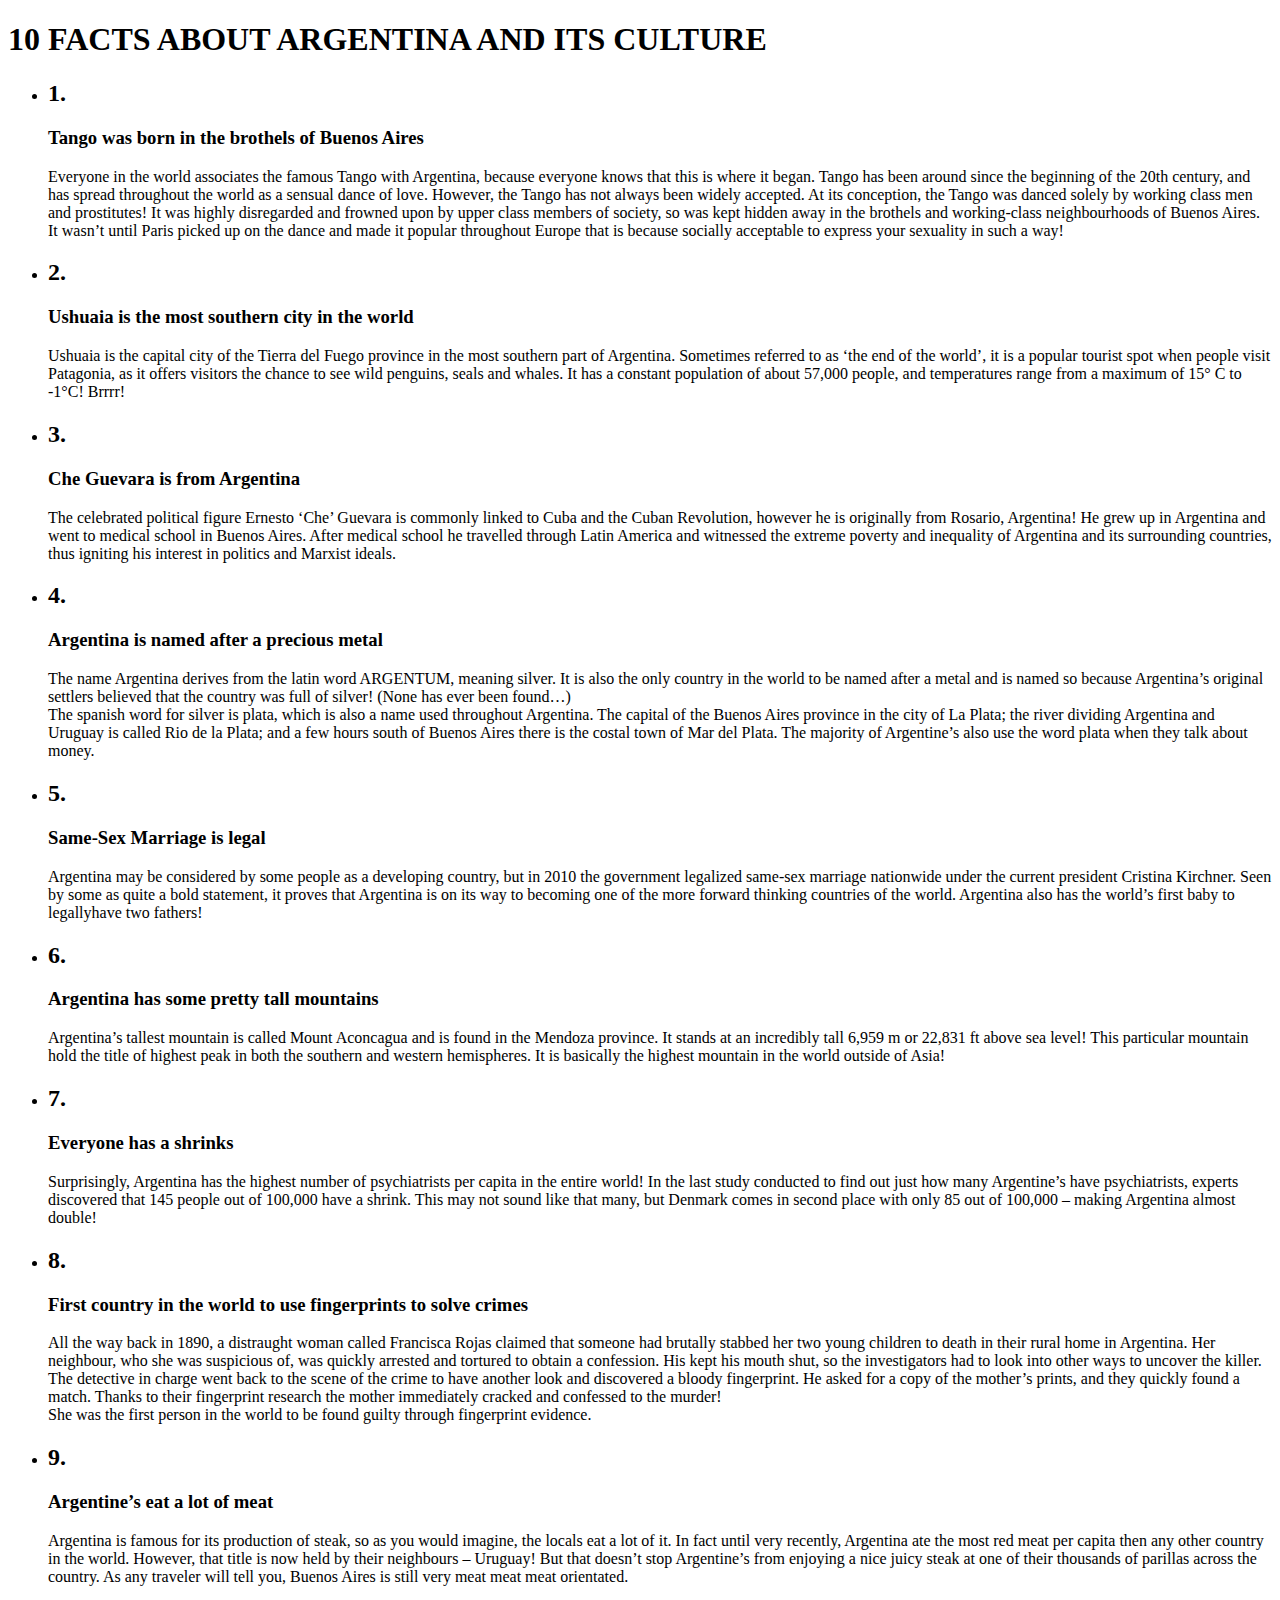
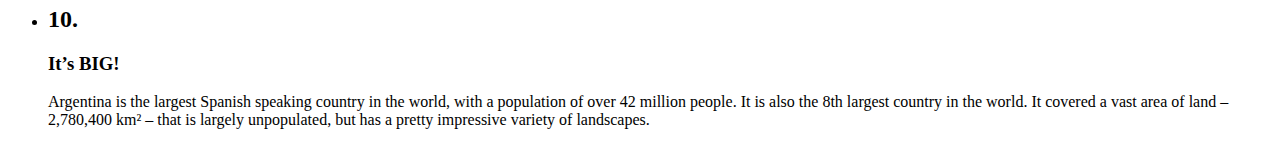
==== a1/index.html @ 11aa9eb3 "a1-1" ====
<!DOCTYPE html>
<html lang="en">
  <head>
<!-- Notes for me look like this -->
    <meta charset="UTF-8">
    <meta name="viewport" content="width=device-width, initial-scale=1.0">
    <meta http-equiv="X-UA-Compatible" content="ie=edge">
    <meta name="author" content="Miranda Galas">
    <meta name="description" content="Template for HTML web pages">
    <meta name="keywords" content="add key words here">
    <title>HTML 5 Template</title>
    <link rel="stylesheet" href="style.css">
  </head>
  <body>
	<script src="index.js"></script>
    <h1>10 FACTS ABOUT ARGENTINA AND ITS CULTURE</h1>
    <ul>
      <li><h2>1.</h2> <h3>Tango was born in the brothels of Buenos Aires</h3>
        <p>Everyone in the world associates the famous Tango with Argentina, because everyone knows that this is where it began. Tango has been around since the beginning of the 20th century, and has spread throughout the world as a sensual dance of love. However, the Tango has not always been widely accepted. At its conception, the Tango was danced solely by working class men and prostitutes! It was highly disregarded and frowned upon by upper class members of society, so was kept hidden away in the brothels and working-class neighbourhoods of Buenos Aires.<br>
        It wasn’t until Paris picked up on the dance and made it popular throughout Europe that is because socially acceptable to express your sexuality in such a way!</p></li>
      <li><h2>2.</h2> <h3>Ushuaia is the most southern city in the world</h3>
        <p>Ushuaia is the capital city of the Tierra del Fuego province in the most southern part of Argentina. Sometimes referred to as ‘the end of the world’, it is a popular tourist spot when people visit Patagonia, as it offers visitors the chance to see wild penguins, seals and whales. It has a constant population of about 57,000 people, and temperatures range from a maximum of 15° C to -1°C! Brrrr!</p></li>
      <li><h2>3.</h2> <h3>Che Guevara is from Argentina</h3>
        <p>The celebrated political figure Ernesto ‘Che’ Guevara is commonly linked to Cuba and the Cuban Revolution, however he is originally from Rosario, Argentina! He grew up in Argentina and went to medical school in Buenos Aires. After medical school he travelled through Latin America and witnessed the extreme poverty and inequality of Argentina and its surrounding countries, thus igniting his interest in politics and Marxist ideals.</p></li>
      <li><h2>4.</h2> <h3>Argentina is named after a precious metal</h3>
        <p>The name Argentina derives from the latin word ARGENTUM, meaning silver. It is also the only country in the world to be named after a metal and is named so because Argentina’s original settlers believed that the country was full of silver! (None has ever been found…)<br>
        The spanish word for silver is plata, which is also a name used throughout Argentina. The capital of the Buenos Aires province in the city of La Plata; the river dividing Argentina and Uruguay is called Rio de la Plata; and a few hours south of Buenos Aires there is the costal town of Mar del Plata. The majority of Argentine’s also use the word plata when they talk about money.</p></li>
      <li><h2>5.</h2> <h3>Same-Sex Marriage is legal</h3>
        <p>Argentina may be considered by some people as a developing country, but in 2010 the government legalized same-sex marriage nationwide under the current president Cristina Kirchner. Seen by some as quite a bold statement, it proves that Argentina is on its way to becoming one of the more forward thinking countries of the world. Argentina also has the world’s first baby to legallyhave two fathers!</p></li>
      <li><h2>6.</h2> <h3>Argentina has some pretty tall mountains</h3>
        <p>Argentina’s tallest mountain is called Mount Aconcagua and is found in the Mendoza province. It stands at an incredibly tall 6,959 m or 22,831 ft above sea level! This particular mountain hold the title of highest peak in both the southern and western hemispheres.  It is basically the highest mountain in the world outside of Asia!</p></li>
      <li><h2>7.</h2> <h3>Everyone has a shrinks</h3>
        <p>Surprisingly, Argentina has the highest number of psychiatrists per capita in the entire world! In the last study conducted to find out just how many Argentine’s have psychiatrists, experts discovered that 145 people out of 100,000 have a shrink. This may not sound like that many, but Denmark comes in second place with only 85 out of 100,000 – making Argentina almost double!</p></li>
      <li><h2>8.</h2><h3>First country in the world to use fingerprints to solve crimes</h3>
        <p>All the way back in 1890, a distraught woman called Francisca Rojas claimed that someone had brutally stabbed her two young children to death in their rural home in Argentina. Her neighbour, who she was suspicious of, was quickly arrested and tortured to obtain a confession. His kept his mouth shut, so the investigators had to look into other ways to uncover the killer. The detective in charge went back to the scene of the crime to have another look and discovered a bloody fingerprint. He asked for a copy of the mother’s prints, and they quickly found a match. Thanks to their fingerprint research the mother immediately cracked and confessed to the murder! <br>
        She was the first person in the world to be found guilty through fingerprint evidence.</p></li>
      <li><h2>9.</h2> <h3>Argentine’s eat a lot of meat</h3>
        <p>Argentina is famous for its production of steak, so as you would imagine, the locals eat a lot of it. In fact until very recently, Argentina ate the most red meat per capita then any other country in the world. However, that title is now held by their neighbours – Uruguay! But that doesn’t stop Argentine’s from enjoying a nice juicy steak at one of their thousands of parillas across the country. As any traveler will tell you, Buenos Aires is still very meat meat meat orientated.</p></li>
      <li><h2>10.</h2> <h3>It’s BIG!</h3>
        <p>Argentina is the largest Spanish speaking country in the world, with a population of over 42 million people. It is also the 8th largest country in the world. It covered a vast area of land – 2,780,400 km² – that is largely unpopulated, but has a pretty impressive variety of landscapes.</p></li>
  </body>
</html>
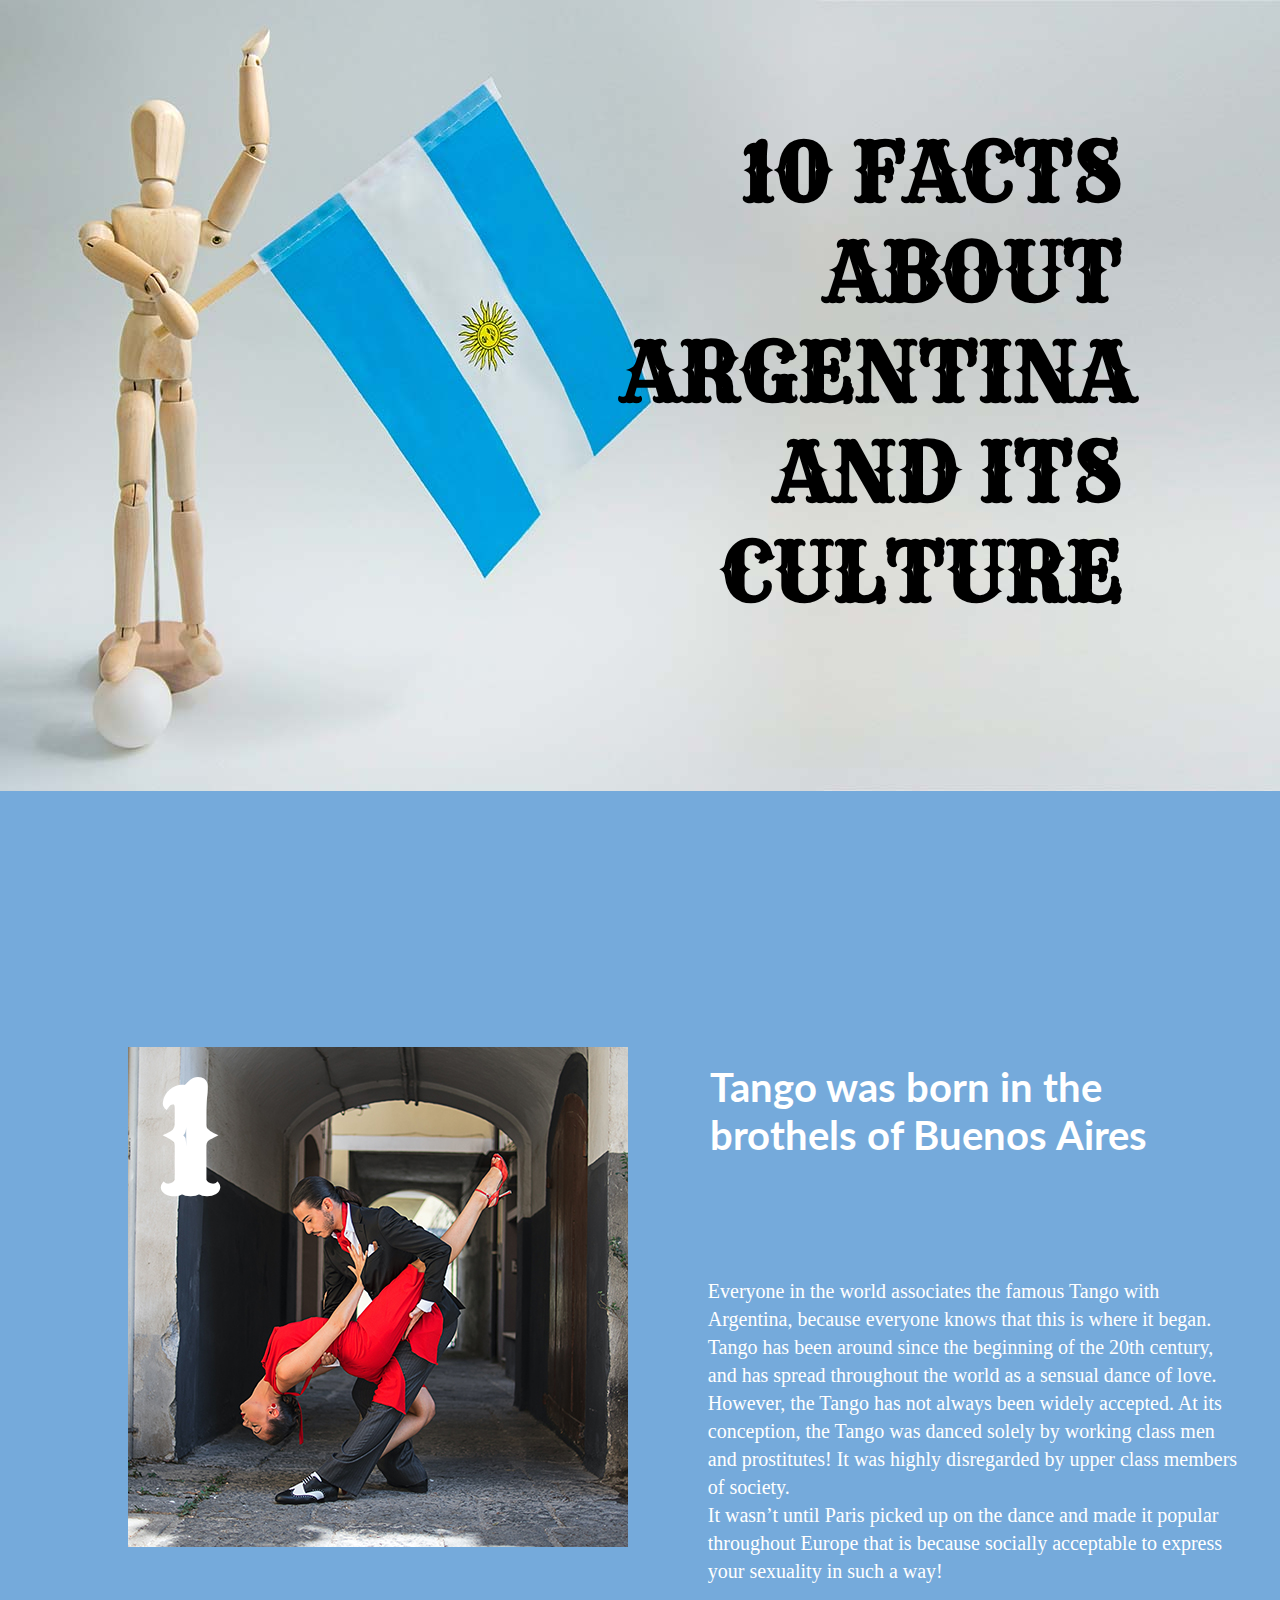
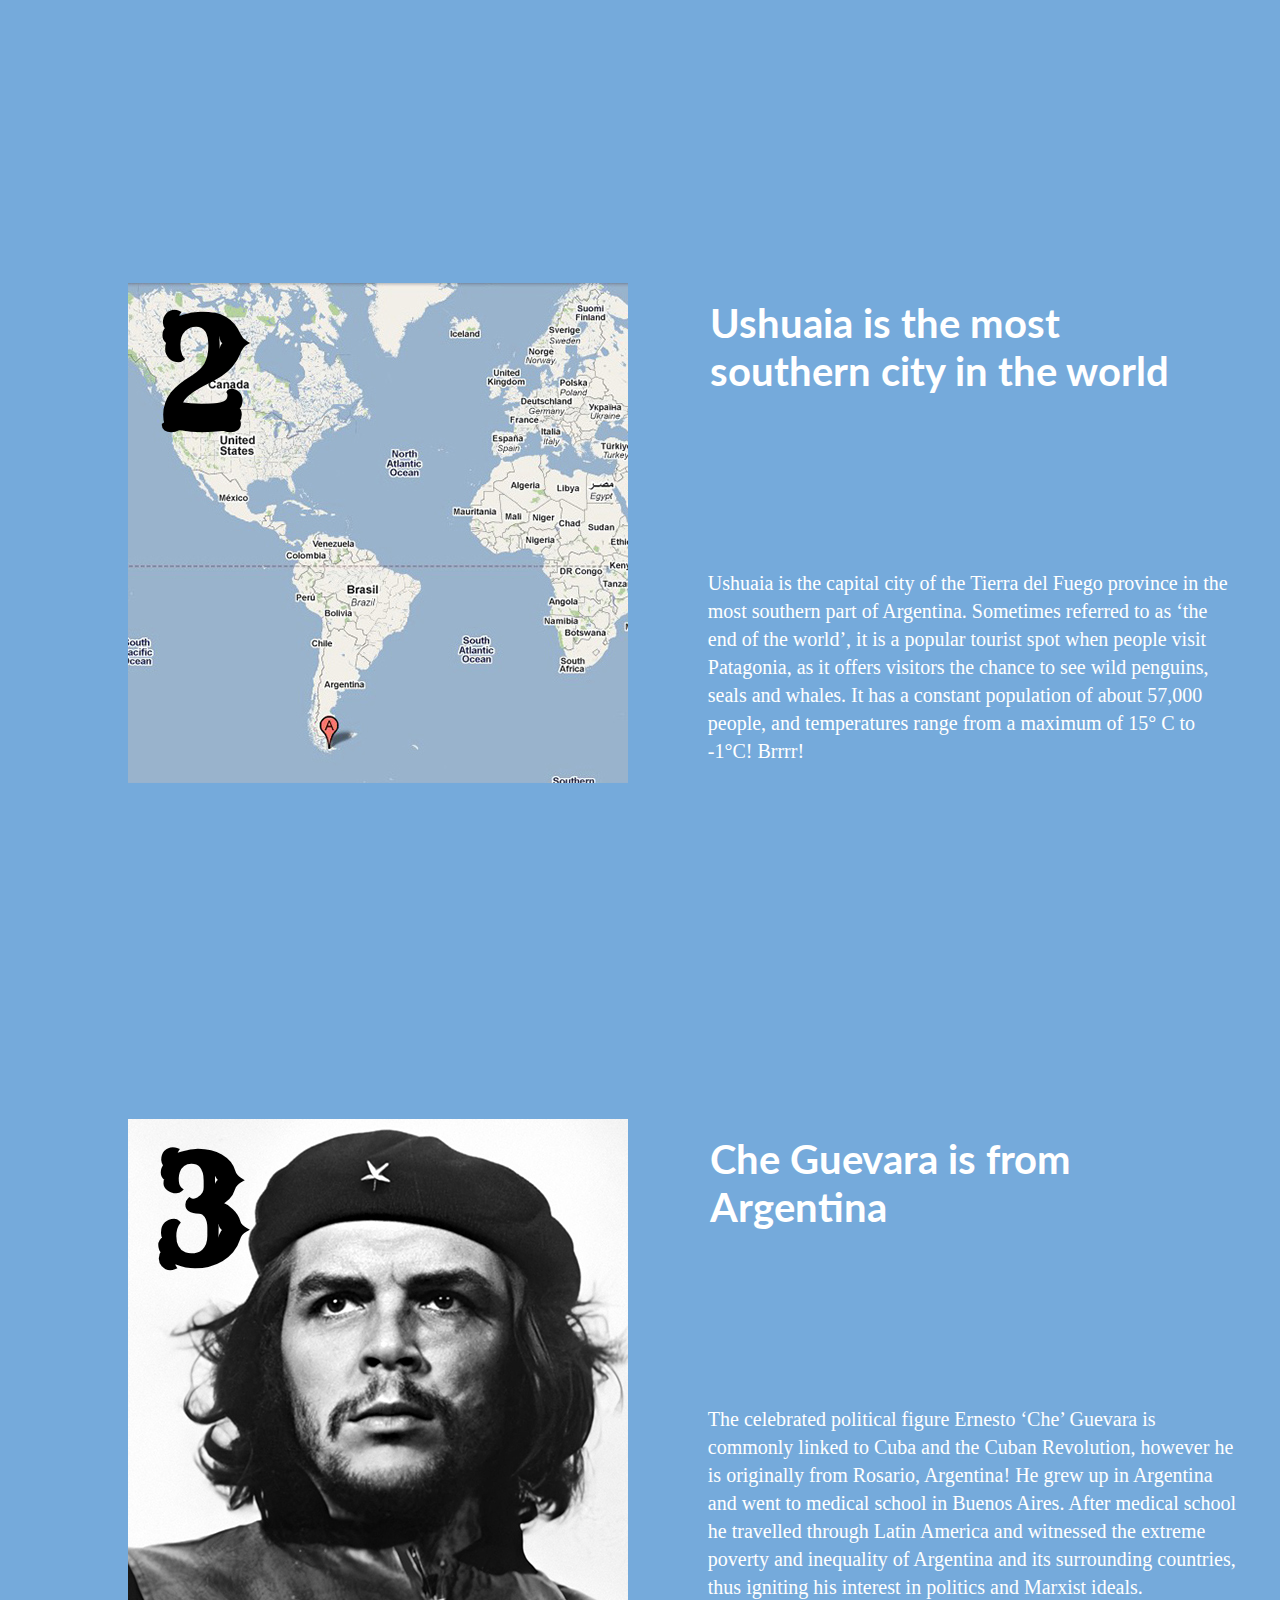
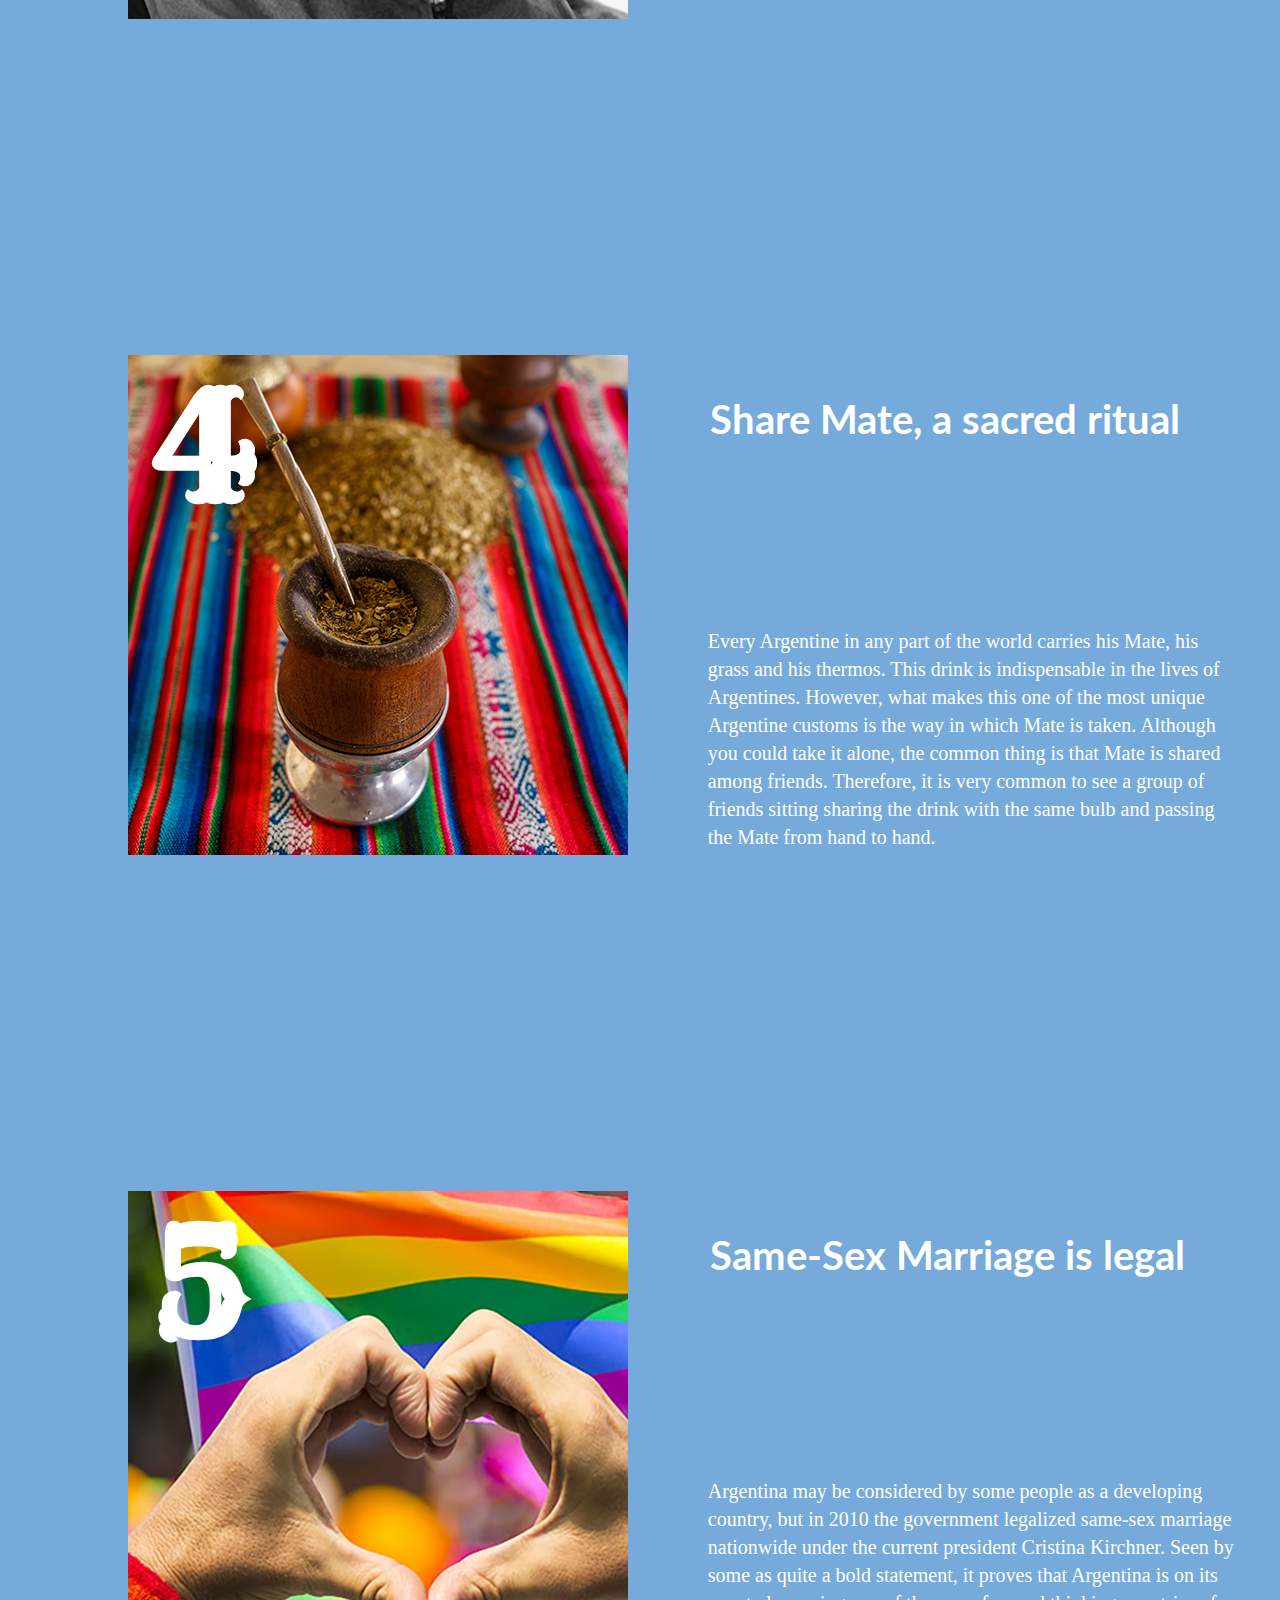
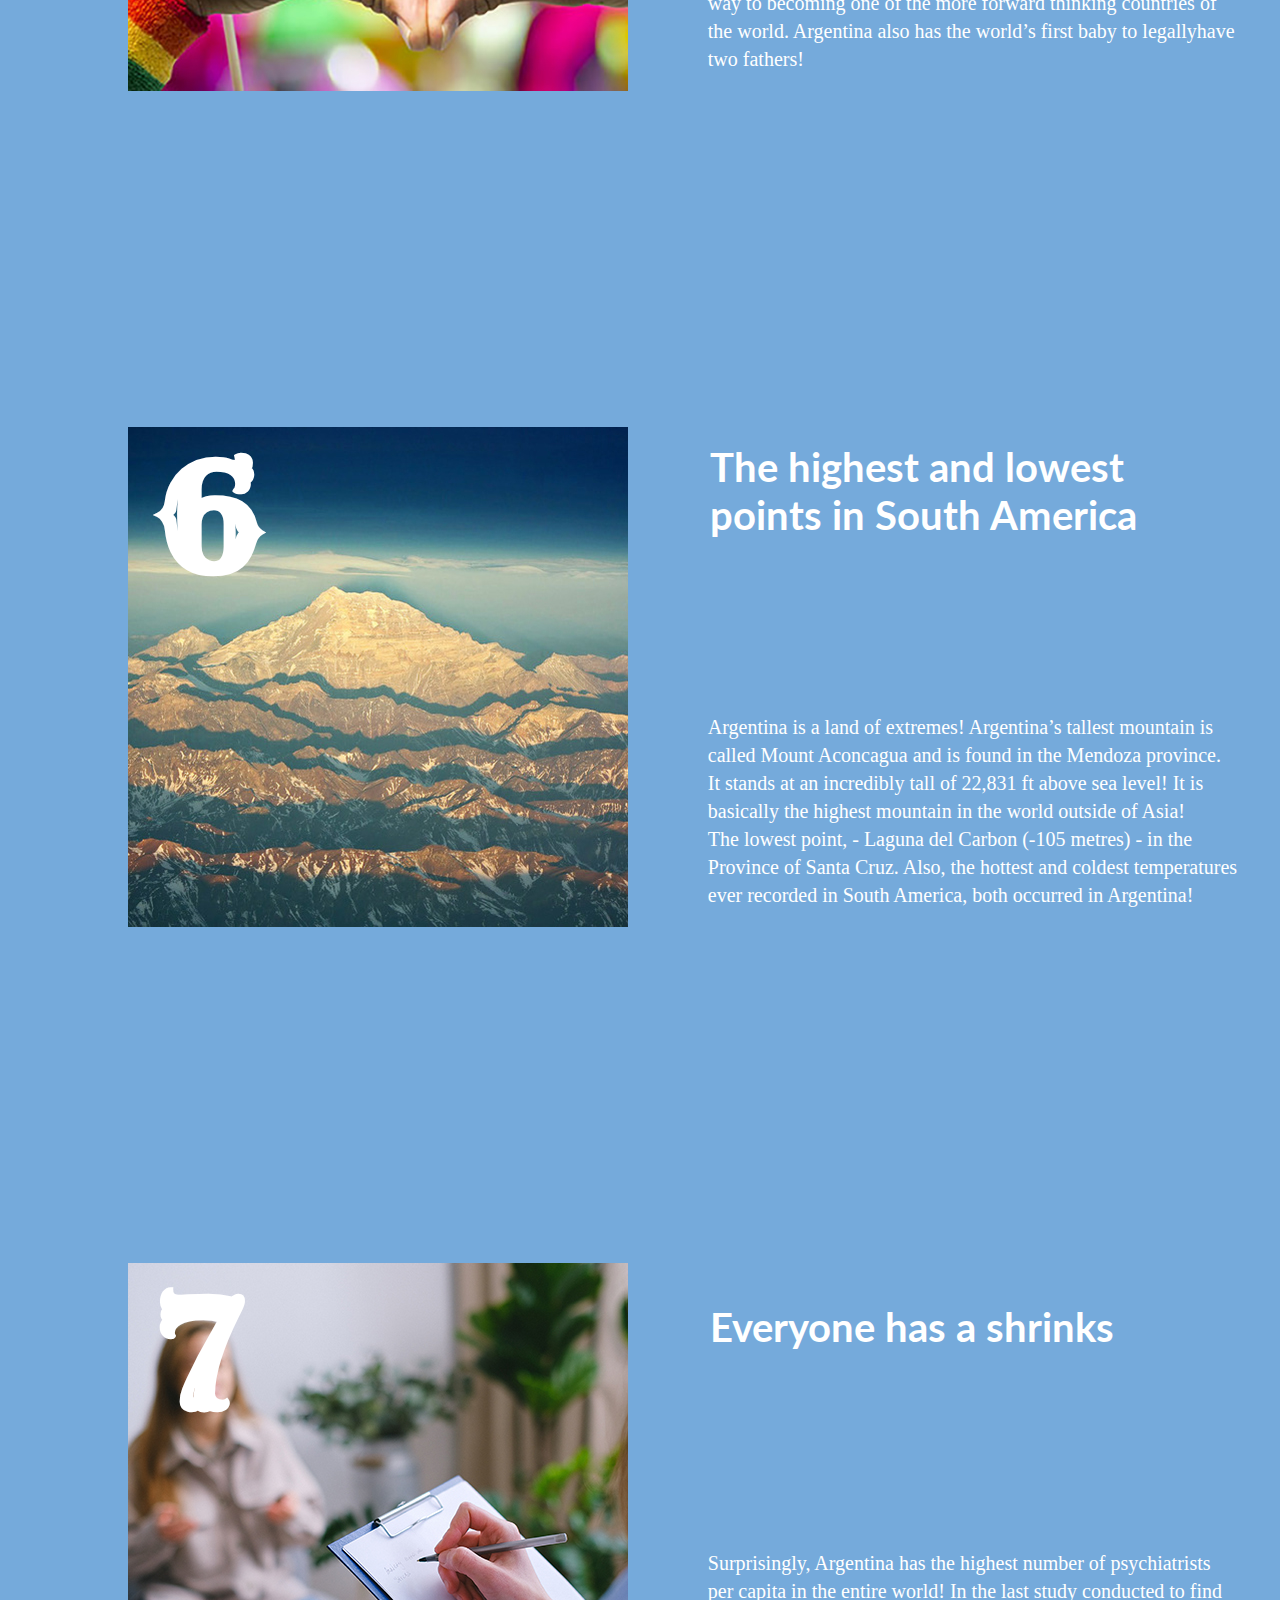
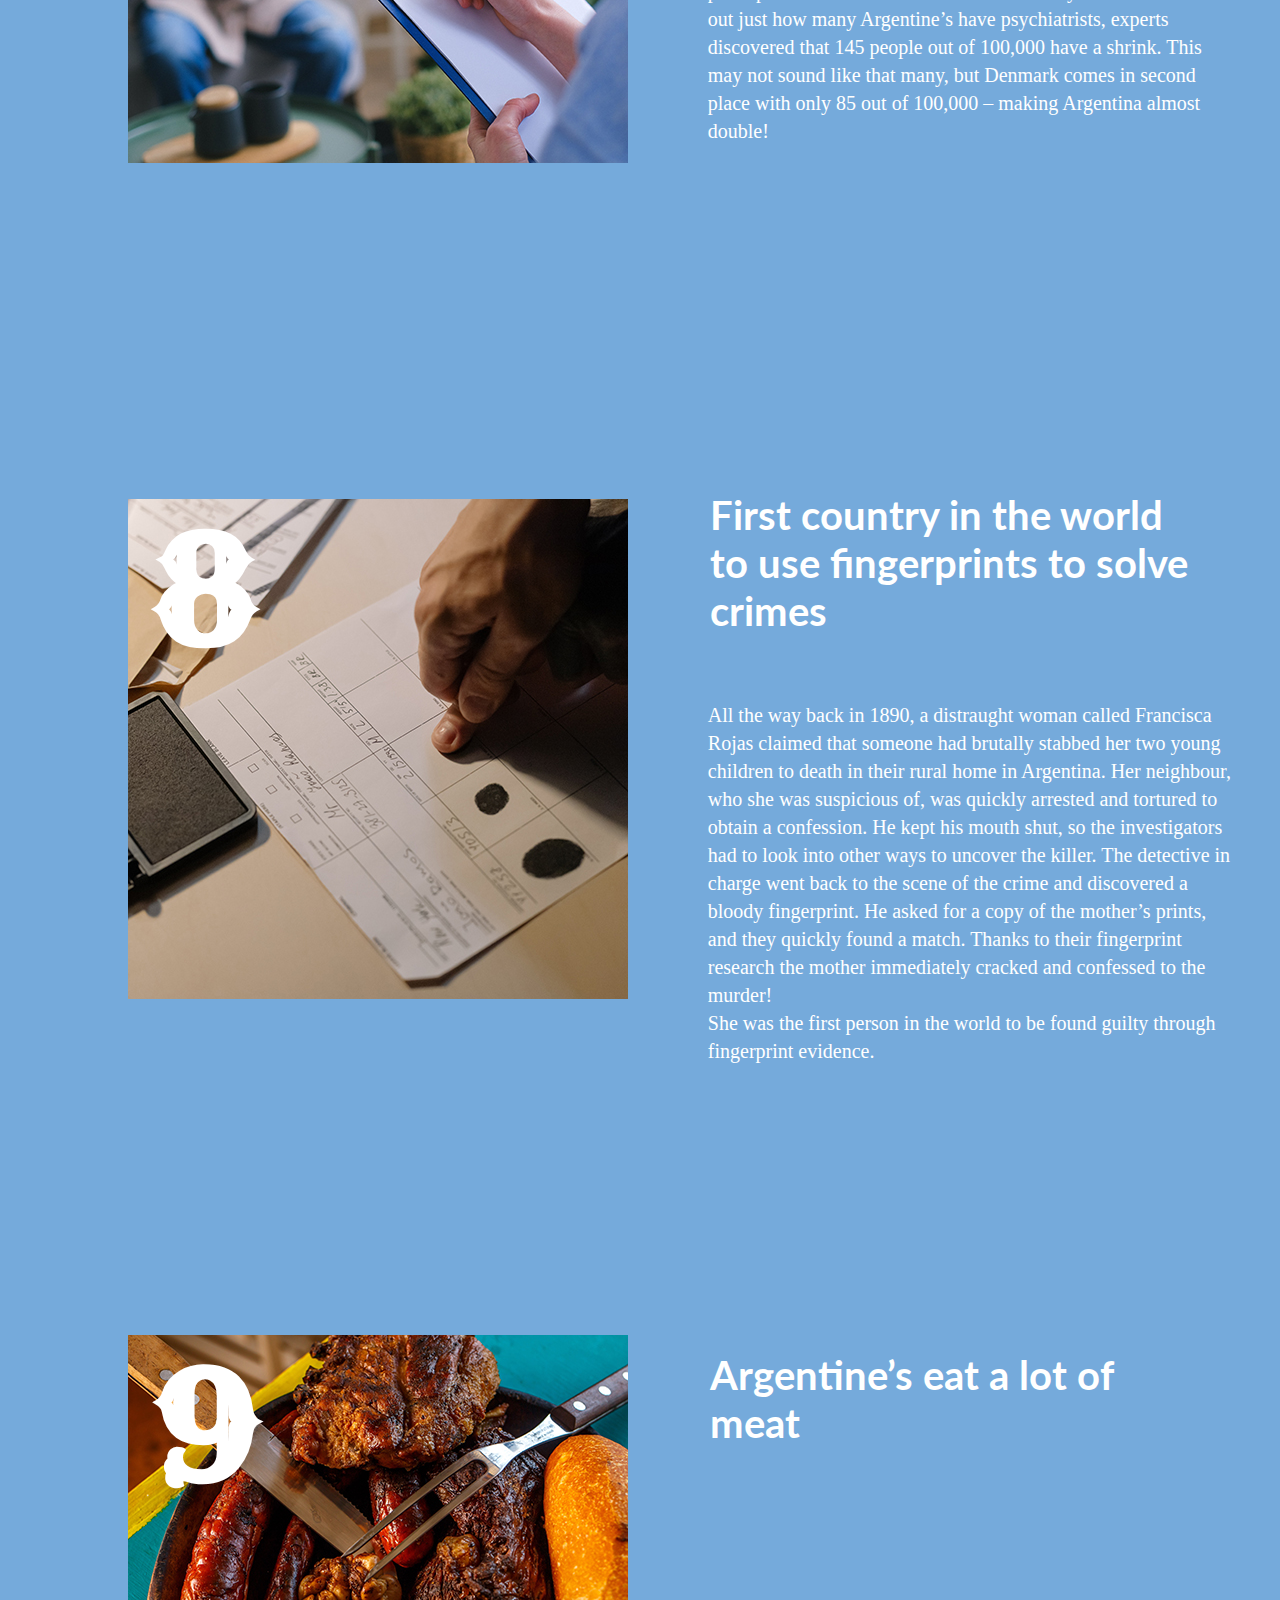
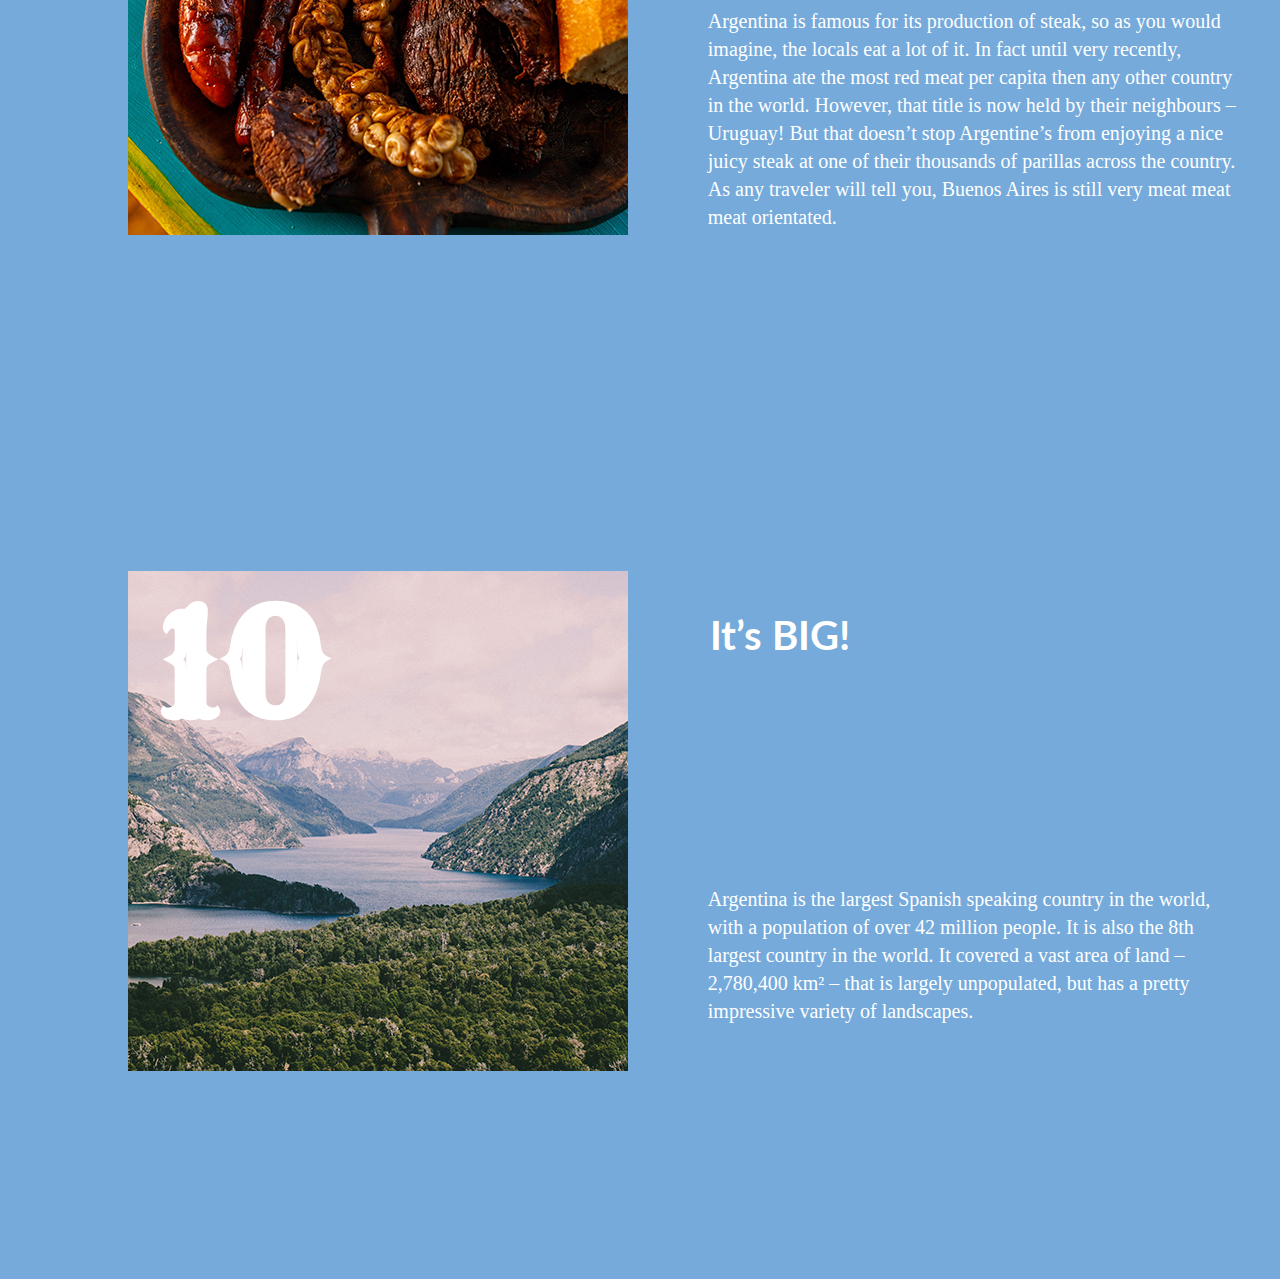
==== commit 664f4e89: "A1" ====
--- a/a1/index.html
+++ b/a1/index.html
@@ -8,35 +8,75 @@
     <meta name="author" content="Miranda Galas">
     <meta name="description" content="Template for HTML web pages">
     <meta name="keywords" content="add key words here">
-    <title>HTML 5 Template</title>
+    <title>Argentina's Fun Facts</title>
     <link rel="stylesheet" href="style.css">
+    <link rel="preconnect" href="https://fonts.googleapis.com">
+    <link rel="preconnect" href="https://fonts.gstatic.com" crossorigin>
+    <link href="https://fonts.googleapis.com/css2?family=Rye&display=swap" rel="stylesheet">
+    <link rel="preconnect" href="https://fonts.googleapis.com">
+    <link rel="preconnect" href="https://fonts.gstatic.com" crossorigin>
+    <link href="https://fonts.googleapis.com/css2?family=Lato&family=Rye&display=swap" rel="stylesheet">
   </head>
   <body>
 	<script src="index.js"></script>
-    <h1>10 FACTS ABOUT ARGENTINA AND ITS CULTURE</h1>
-    <ul>
-      <li><h2>1.</h2> <h3>Tango was born in the brothels of Buenos Aires</h3>
-        <p>Everyone in the world associates the famous Tango with Argentina, because everyone knows that this is where it began. Tango has been around since the beginning of the 20th century, and has spread throughout the world as a sensual dance of love. However, the Tango has not always been widely accepted. At its conception, the Tango was danced solely by working class men and prostitutes! It was highly disregarded and frowned upon by upper class members of society, so was kept hidden away in the brothels and working-class neighbourhoods of Buenos Aires.<br>
-        It wasn’t until Paris picked up on the dance and made it popular throughout Europe that is because socially acceptable to express your sexuality in such a way!</p></li>
-      <li><h2>2.</h2> <h3>Ushuaia is the most southern city in the world</h3>
-        <p>Ushuaia is the capital city of the Tierra del Fuego province in the most southern part of Argentina. Sometimes referred to as ‘the end of the world’, it is a popular tourist spot when people visit Patagonia, as it offers visitors the chance to see wild penguins, seals and whales. It has a constant population of about 57,000 people, and temperatures range from a maximum of 15° C to -1°C! Brrrr!</p></li>
-      <li><h2>3.</h2> <h3>Che Guevara is from Argentina</h3>
-        <p>The celebrated political figure Ernesto ‘Che’ Guevara is commonly linked to Cuba and the Cuban Revolution, however he is originally from Rosario, Argentina! He grew up in Argentina and went to medical school in Buenos Aires. After medical school he travelled through Latin America and witnessed the extreme poverty and inequality of Argentina and its surrounding countries, thus igniting his interest in politics and Marxist ideals.</p></li>
-      <li><h2>4.</h2> <h3>Argentina is named after a precious metal</h3>
-        <p>The name Argentina derives from the latin word ARGENTUM, meaning silver. It is also the only country in the world to be named after a metal and is named so because Argentina’s original settlers believed that the country was full of silver! (None has ever been found…)<br>
-        The spanish word for silver is plata, which is also a name used throughout Argentina. The capital of the Buenos Aires province in the city of La Plata; the river dividing Argentina and Uruguay is called Rio de la Plata; and a few hours south of Buenos Aires there is the costal town of Mar del Plata. The majority of Argentine’s also use the word plata when they talk about money.</p></li>
-      <li><h2>5.</h2> <h3>Same-Sex Marriage is legal</h3>
-        <p>Argentina may be considered by some people as a developing country, but in 2010 the government legalized same-sex marriage nationwide under the current president Cristina Kirchner. Seen by some as quite a bold statement, it proves that Argentina is on its way to becoming one of the more forward thinking countries of the world. Argentina also has the world’s first baby to legallyhave two fathers!</p></li>
-      <li><h2>6.</h2> <h3>Argentina has some pretty tall mountains</h3>
-        <p>Argentina’s tallest mountain is called Mount Aconcagua and is found in the Mendoza province. It stands at an incredibly tall 6,959 m or 22,831 ft above sea level! This particular mountain hold the title of highest peak in both the southern and western hemispheres.  It is basically the highest mountain in the world outside of Asia!</p></li>
-      <li><h2>7.</h2> <h3>Everyone has a shrinks</h3>
-        <p>Surprisingly, Argentina has the highest number of psychiatrists per capita in the entire world! In the last study conducted to find out just how many Argentine’s have psychiatrists, experts discovered that 145 people out of 100,000 have a shrink. This may not sound like that many, but Denmark comes in second place with only 85 out of 100,000 – making Argentina almost double!</p></li>
-      <li><h2>8.</h2><h3>First country in the world to use fingerprints to solve crimes</h3>
-        <p>All the way back in 1890, a distraught woman called Francisca Rojas claimed that someone had brutally stabbed her two young children to death in their rural home in Argentina. Her neighbour, who she was suspicious of, was quickly arrested and tortured to obtain a confession. His kept his mouth shut, so the investigators had to look into other ways to uncover the killer. The detective in charge went back to the scene of the crime to have another look and discovered a bloody fingerprint. He asked for a copy of the mother’s prints, and they quickly found a match. Thanks to their fingerprint research the mother immediately cracked and confessed to the murder! <br>
-        She was the first person in the world to be found guilty through fingerprint evidence.</p></li>
-      <li><h2>9.</h2> <h3>Argentine’s eat a lot of meat</h3>
-        <p>Argentina is famous for its production of steak, so as you would imagine, the locals eat a lot of it. In fact until very recently, Argentina ate the most red meat per capita then any other country in the world. However, that title is now held by their neighbours – Uruguay! But that doesn’t stop Argentine’s from enjoying a nice juicy steak at one of their thousands of parillas across the country. As any traveler will tell you, Buenos Aires is still very meat meat meat orientated.</p></li>
-      <li><h2>10.</h2> <h3>It’s BIG!</h3>
-        <p>Argentina is the largest Spanish speaking country in the world, with a population of over 42 million people. It is also the 8th largest country in the world. It covered a vast area of land – 2,780,400 km² – that is largely unpopulated, but has a pretty impressive variety of landscapes.</p></li>
+    <div class="hero-image">
+      <img src="images/image0.jpg" alt="Argentina Flag">
+      <div class="hero-text">
+        <h1>10 FACTS ABOUT ARGENTINA AND ITS CULTURE</h1>
+      </div>
+    </div>
+    <div class="facts">
+      <h2>1</h2> <h3>Tango was born in the brothels of Buenos Aires</h3>
+      <p>Everyone in the world associates the famous Tango with Argentina, because everyone knows that this is where it began. Tango has been around since the beginning of the 20th century, and has spread throughout the world as a sensual dance of love. However, the Tango has not always been widely accepted. At its conception, the Tango was danced solely by working class men and prostitutes! It was highly disregarded by upper class members of society.<br>
+      It wasn’t until Paris picked up on the dance and made it popular throughout Europe that is because socially acceptable to express your sexuality in such a way!</p>
+      <img src="images/image1.jpg" alt="Tango">
+    </div>
+    <div class="facts">
+      <h2 class= "factblack">2</h2> <h3>Ushuaia is the most southern city in the world</h3>
+      <p>Ushuaia is the capital city of the Tierra del Fuego province in the most southern part of Argentina. Sometimes referred to as ‘the end of the world’, it is a popular tourist spot when people visit Patagonia, as it offers visitors the chance to see wild penguins, seals and whales. It has a constant population of about 57,000 people, and temperatures range from a maximum of 15° C to -1°C! Brrrr!</p>
+      <img src="images/image2.jpg" alt="Ushuaia Map">
+    </div>
+    <div class="facts">
+      <h2 class= "factblack">3</h2> <h3>Che Guevara is from Argentina</h3>
+      <p>The celebrated political figure Ernesto ‘Che’ Guevara is commonly linked to Cuba and the Cuban Revolution, however he is originally from Rosario, Argentina! He grew up in Argentina and went to medical school in Buenos Aires. After medical school he travelled through Latin America and witnessed the extreme poverty and inequality of Argentina and its surrounding countries, thus igniting his interest in politics and Marxist ideals.</p>
+      <img src="images/image3.jpg" alt="El Che">
+    </div>
+    <div class="facts">
+      <h2>4</h2> <h3>Share Mate, a sacred ritual</h3>
+      <p> Every Argentine in any part of the world carries his Mate, his grass and his thermos. This drink is indispensable in the lives of Argentines. However, what makes this one of the most unique Argentine customs is the way in which Mate is taken. Although you could take it alone, the common thing is that Mate is shared among friends. Therefore, it is very common to see a group of friends sitting sharing the drink with the same bulb and passing the Mate from hand to hand.</p>
+      <img src="images/image4.jpg" alt="Mate">
+    </div>
+    <div class="facts">
+      <h2>5</h2> <h3>Same-Sex Marriage is legal</h3>
+      <p>Argentina may be considered by some people as a developing country, but in 2010 the government legalized same-sex marriage nationwide under the current president Cristina Kirchner. Seen by some as quite a bold statement, it proves that Argentina is on its way to becoming one of the more forward thinking countries of the world. Argentina also has the world’s first baby to legallyhave two fathers!</p>
+      <img src="images/image5.jpg" alt="LGTBQ">
+    </div>
+    <div class="facts">
+      <h2>6</h2> <h3>The highest and lowest points in South America</h3>
+      <p>Argentina is a land of extremes! Argentina’s tallest mountain is called Mount Aconcagua and is found in the Mendoza province. It stands at an incredibly tall of 22,831 ft above sea level! It is basically the highest mountain in the world outside of Asia!<br>
+      The lowest point, - Laguna del Carbon (-105 metres) - in the Province of Santa Cruz. Also, the hottest and coldest temperatures ever recorded in South America, both occurred in Argentina!</p>
+      <img src="images/image6.jpg" alt="Mount Aconcagua">
+    </div>
+    <div class="facts">
+      <h2>7</h2> <h3>Everyone has a shrinks</h3>
+      <p>Surprisingly, Argentina has the highest number of psychiatrists per capita in the entire world! In the last study conducted to find out just how many Argentine’s have psychiatrists, experts discovered that 145 people out of 100,000 have a shrink. This may not sound like that many, but Denmark comes in second place with only 85 out of 100,000 – making Argentina almost double!</p>
+      <img src="images/image7.jpg" alt="Psychiatrist">
+    </div>
+    <div class="facts">
+      <h2>8</h2><h3>First country in the world to use fingerprints to solve crimes</h3>
+      <p>All the way back in 1890, a distraught woman called Francisca Rojas claimed that someone had brutally stabbed her two young children to death in their rural home in Argentina. Her neighbour, who she was suspicious of, was quickly arrested and tortured to obtain a confession. He kept his mouth shut, so the investigators had to look into other ways to uncover the killer. The detective in charge went back to the scene of the crime and discovered a bloody fingerprint. He asked for a copy of the mother’s prints, and they quickly found a match. Thanks to their fingerprint research the mother immediately cracked and confessed to the murder! <br>
+      She was the first person in the world to be found guilty through fingerprint evidence.</p>
+      <img src="images/image8.jpg" alt="Fingerprint">
+    </div>
+    <div class="facts">
+      <h2>9</h2> <h3>Argentine’s eat a lot of meat</h3>
+      <p>Argentina is famous for its production of steak, so as you would imagine, the locals eat a lot of it. In fact until very recently, Argentina ate the most red meat per capita then any other country in the world. However, that title is now held by their neighbours – Uruguay! But that doesn’t stop Argentine’s from enjoying a nice juicy steak at one of their thousands of parillas across the country. As any traveler will tell you, Buenos Aires is still very meat meat meat orientated.</p>
+      <img src="images/image9.jpg" alt="Asado">
+    </div>
+    <div class="facts">
+      <h2>10</h2> <h3>It’s BIG!</h3>
+        <p>Argentina is the largest Spanish speaking country in the world, with a population of over 42 million people. It is also the 8th largest country in the world. It covered a vast area of land – 2,780,400 km² – that is largely unpopulated, but has a pretty impressive variety of landscapes.</p>
+        <img src="images/image10.jpg" alt="Argentina Landscape">
+    </div>
   </body>
 </html>
--- a/a1/style.css
+++ b/a1/style.css
@@ -0,0 +1,118 @@
+
+
+body {
+  background-color: #75aadb;
+  height: 100%;
+  margin: 0;
+  display: flow-root;
+}
+.hero-image {
+  height:150%;
+  background-position: center;
+  background-size: cover;
+  position: relative;
+  margin-left: -10%;
+  margin-top: -10%;
+  float: left;
+}
+.hero-text {
+  font-family: 'Rye', cursive;
+  font-size: 40px;
+  width: 500px;
+  text-align: right;
+  position: absolute;
+  margin-top: 500px;
+  margin-left: 1000px;
+  transform: translate(-50%, -50%);
+  color: black;
+  float: right;
+}
+
+.facts {
+  display: flow-root;
+  margin-top: 40px;
+  box-sizing: border-box;
+  width: 100%;
+  height: auto;
+  margin-bottom: 80px;
+}
+img {
+  float: left;
+  margin: 10%;
+}
+/* h1 {
+  font-family: 'Rye', cursive;
+  font-size: 60px;
+  color: white;
+  text-align: center;
+  margin-top: 200px;
+  width: 900px;
+  position: relative;
+  margin-top: 250px;
+  left: 50%;
+  margin-right: -50%;
+  transform: translate(-50%, -50%);
+} */
+h2 {
+  font-family: 'Rye', cursive;
+  font-size: 150px;
+  color: white;
+  text-align: left;
+  position: absolute;
+  margin-left: 12%;
+  float: left;
+}
+.factblack {
+  color: black;
+}
+h3 {
+  font-family: 'Lato', sans-serif;
+  font-size: 40px;
+  color: white;
+  width: 500px;
+  text-align: left;
+  margin-top: 15%;
+  position: absolute;
+  left: 75%;
+  margin-right: -50%;
+  transform: translate(-50%, -50%);
+  float: right;
+}
+
+/* h4 {
+    font-family: avenir;
+    font-style: bold;
+    font-size: 42px;
+    letter-spacing: 3px;
+    color: white;
+    text-align: center;
+    margin-top: 150px;
+} */
+
+/* .circle {
+  background: #f6b40e;
+  clip-path: circle(50%);
+  height: 2em;
+  width: 2em;
+  align: center;
+  position: relative;
+  top: 28%;
+  left: 50%;
+  margin-right: -50%;
+  transform: translate(-50%, -50%);
+} */
+
+
+p {
+  font-family: georgia;
+  font-size: 20px;
+  color: white;
+  text-align: left;
+  line-height: 1.4;
+  width: 530px;
+  position: absolute;
+  margin-top: 40%;
+  left: 76%;
+  transform: translate(-50%, -50%);
+  float: right;
+}
